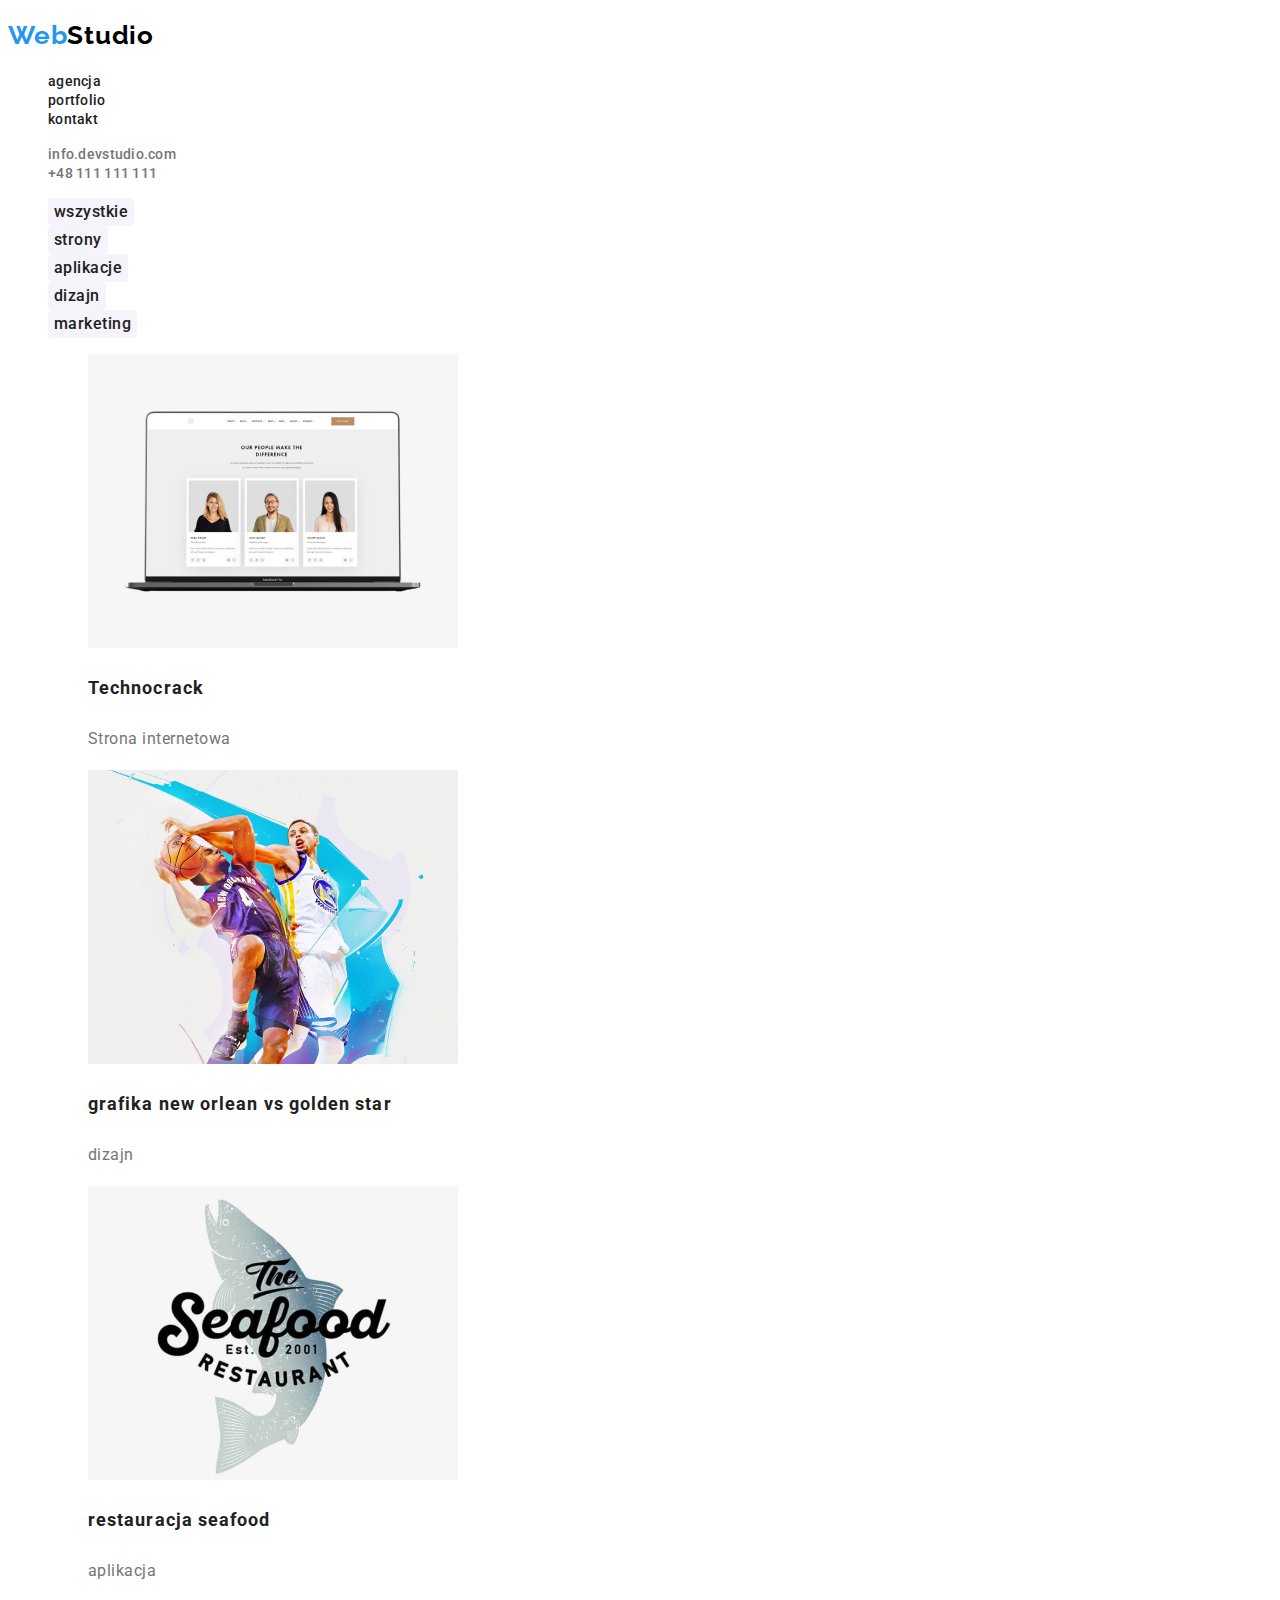
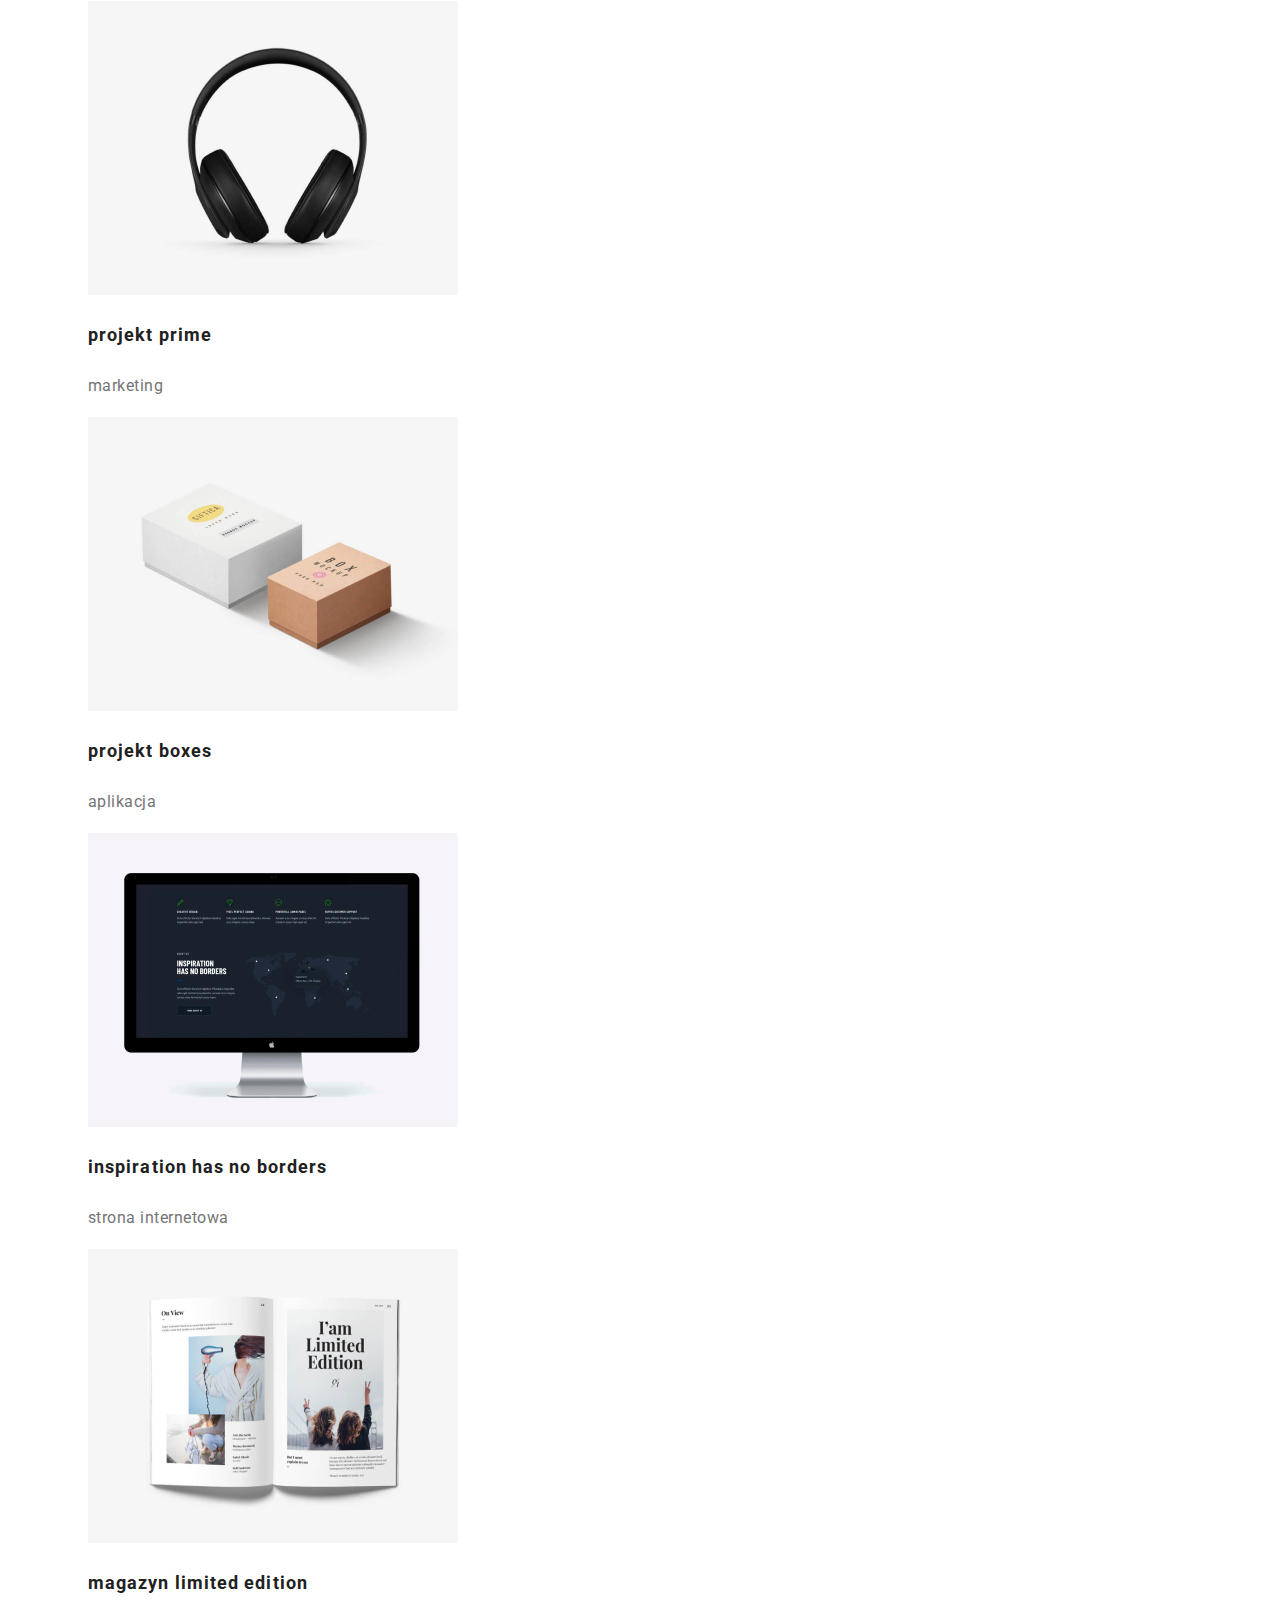
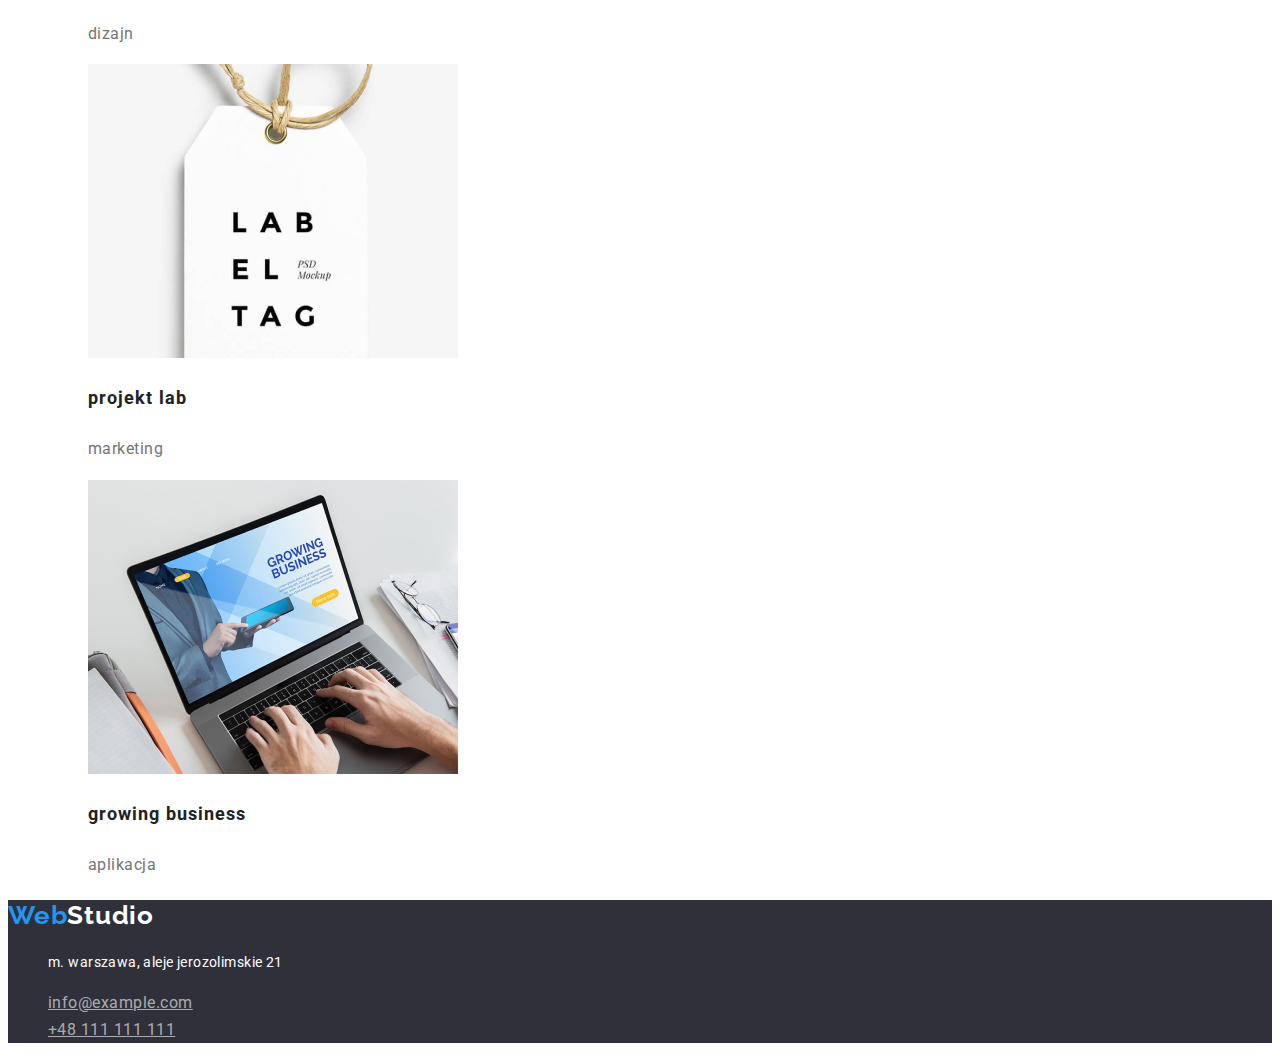
==== portfolio.html @ 9b5950c8 "Add files via upload" ====
<!DOCTYPE html>
<html lang="pl">
  <head>
    <meta charset="UTF-8" />
    <meta http-equiv="X-UA-Compatible" content="IE=edge" />
    <meta name="viewport" content="width=device-width, initial-scale=1.0" />
    <title>webstudio</title>
    <link rel="stylesheet" href="css/styles.css">
    <link rel="preconnect" href="https://fonts.googleapis.com">
<link rel="preconnect" href="https://fonts.gstatic.com" crossorigin>
<link href="https://fonts.googleapis.com/css2?family=Raleway:wght@700&family=Roboto:wght@400;500;700;900&display=swap" 
rel="stylesheet">
  </head>
  <body>
    <header>
      <h2>
        <a class="logo" href="index.html">
          <span class="first-webstudio">Web</span><span class="second-webstudio-header">Studio</span> 
        </a>
      </h2>
      <div class="main-information">
      <nav>
        <ul class="header-links">
          <li><a class="header-link" href="/agencja">agencja</a></li>
          <li><a class="header-link" href="portfolio.html">portfolio</a></li>
          <li><a class="header-link" href="/kontakt">kontakt</a></li>
        </ul>
      </nav>
      <ul class="contacts">
        <li><a class="contact-mail" href="mailto:info.devstudio.com">info.devstudio.com</a></li>
        <li><a class="contact-phone" href="tel:+48111111111">+48 111 111 111</a></li>
      </ul>
      </div>
    </header>
      <main>
        <section>
            <ul class="header-navigation">
            <li><input class="filter-button" type="button" value="wszystkie"></li>
            <li><input class="filter-button" type="button" value="strony"></li>
            <li><input class="filter-button" type="button" value="aplikacje"></li>
            <li><input class="filter-button" type="button" value="dizajn"></li>
            <li><input class="filter-button" type="button" value="marketing"></li>
            </ul>

        </section>
        <section class="projects">
            <ul class="projects-list">
              <li class="projects-item">
                <figure class="projects-photo">
                  <img src="images/technocrack.jpg" width="370" height="294" alt="Technocrack" />
                  <figcaption class="projects-description">
                    <h3>Technocrack</h3>
                    <span>Strona internetowa</span>
                  </figcaption>
                </figure>
              </li>
              <li class="projects-item">
                <figure class="projects-photo">
                  <img src="images/graphic.jpg" width="370" height="294" alt="grafika new orlean vs golden star" />
                  <figcaption class="projects-description">
                    <h3>grafika new orlean vs golden star</h3>
                    <span>dizajn</span>
                  </figcaption>
                </figure>
              </li>
              <li class="projects-item">
                <figure class="projects-photo">
                  <img src="images/restaurant.jpg" width="370" height="294" alt="restauracja seafood" />
                  <figcaption class="projects-description">
                    <h3>restauracja seafood</h3>
                    <span>aplikacja</span>
                  </figcaption>
                </figure>
              </li>
              <li class="projects-item">
                <figure class="projects-photo">
                  <img src="images/project_prime.jpg" width="370" height="294" alt="projekt prime" />
                  <figcaption class="projects-description">
                    <h3>projekt prime</h3>
                    <span>marketing</span>
                  </figcaption>
                </figure>
              </li>
              <li class="projects-item">
                <figure class="projects-photo">
                  <img src="images/project_boxes.jpg" width="370" height="294" alt="projekt boxes" />
                  <figcaption class="projects-description">
                    <h3>projekt boxes</h3>
                    <span>aplikacja</span>
                  </figcaption>
                </figure>
              </li>
              <li class="projects-item">
                <figure class="projects-photo">
                  <img src="images/inspiration.jpg" width="370" height="294" alt="inspiration has no borders" />
                  <figcaption class="projects-description">
                    <h3>inspiration has no borders</h3>
                    <span>strona internetowa</span>
                  </figcaption>
                </figure>
              </li>
              <li class="projects-item">
                <figure class="projects-photo">
                  <img src="images/magazine.jpg" width="370" height="294" alt="magazyn limited edition" />
                  <figcaption class="projects-description">
                    <h3>magazyn limited edition</h3>
                    <span>dizajn</span>
                  </figcaption>
                </figure>
              </li>
              <li class="projects-item">
                <figure class="projects-photo">
                  <img src="images/project_lab.jpg" width="370" height="294" alt="projekt lab" />
                  <figcaption class="projects-description">
                    <h3>projekt lab</h3>
                    <span>marketing</span>
                  </figcaption>
                </figure>
              </li>
              <li class="projects-item">
                <figure class="projects-photo">
                  <img src="images/growing_b.jpg" width="370" height="294" alt="growing business" />
                  <figcaption class="projects-description">
                    <h3>growing business</h3>
                    <span>aplikacja</span>
                  </figcaption>
                </figure>
              </li>
            </ul>
        </section>

      </main>
      <footer class="footer">
        <h2>
          <a class="logo" href="index.html">
            <span class="first-webstudio">Web</span><span class="second-webstudio-footer">Studio</span> 
          </a>
        </h2>
  
        <address class="footer-links">
          <ul class="footer-list">
          <li><p class="address">m. warszawa, aleje jerozolimskie 21</p></li>
          <li><a class="footer-link" href="mailto:info@example.com">info@example.com</a></li>
          <li><a class="footer-link" href="tel:+48111111111">+48 111 111 111</a></li>
          </ul>
        </address>
      </footer>
  </body>
</html>
---- css/styles.css ----
:root {
  --brand-color: #212121;
  --white-color: #ffffff; 
  --blue-color: #2196f3;
  --grey-color: #2f303a;
  --white2-color: #f5f4fa;
  --brown-color: #757575;
  --black-color: #000000;
}
body {
  font-family: "roboto", "sans-serif";
  color: #212121;
}
.logo {
  text-decoration: none;
  cursor: pointer;
}

.first-webstudio {
  color: var(--blue-color);
  font-family: "Raleway", sans-serif;
  font-weight: 700;
  font-size: 26px;
  line-height: 1.19;
  letter-spacing: 0.03em;
}
.second-webstudio-header {
  color: var(--black-color);
  font-family: "Raleway", sans-serif;
  font-weight: 700;
  font-size: 26px;
  line-height: 1.19;
  letter-spacing: 0.03em;
}

.logo:focus {
  color: var(--blue-color);
}
.header-links{
  list-style: none;
}
.header-link {
  color: var(--brand-color);
  font-weight: 500;
  font-size: 14px;
  line-height: 1.14;
  letter-spacing: 0.02em;
  text-decoration: none;
}
.header-link:hover {
  color: var(--blue-color);
}
.contacts{
  list-style: none;
}
.contact-mail,
.contact-phone {
  font-family: "roboto", sans-serif;
  font-weight: 500;
  font-size: 14px;
  line-height: 1.14;
  letter-spacing: 0.02em;
  text-decoration: none;
  color: var(--brown-color);
}

.contact-mail:hover {
  color: var(--blue-color);
}
.contact-phone:hover {
  color: var(--blue-color);
}
.header {
  color: var(--white-color);
  font-weight: 900;
  font-size: 44px;
  line-height: 1.36;
  letter-spacing: 0.06em;
  text-transform: uppercase;
  background: #2f303a;
}
.main-button {
  cursor: pointer;
  color: var(--white-color);
  font-weight: 700;
  font-size: 16px;
  line-height: 1.89;
  letter-spacing: 0.06em;
  background: #2196f3;
  box-shadow: 0px 4px 4px rgba(0, 0, 0, 0.15);
  border-radius: 4px;
  border: none;
  font-family: inherit;
}
.text-list{
  list-style: none;
}
.text-title {
  color: var(--brand-color);
  font-weight: 700;
  font-size: 14px;
  line-height: 1.17;
  letter-spacing: 0.03em;
  text-transform: uppercase;
}
.text-despription {
  color: var(--brown-color);
  font-weight: 400;
  font-size: 14px;
  line-height: 1.71;
  letter-spacing: 0.03em;
}
.header-about,
.team-header {
  color: var(--brand-color);
  font-weight: 700;
  font-size: 36px;
  line-height: 1.17;
  letter-spacing: 0.03em;
}
.photos-list{
  list-style: none;
}
.team-list{
  list-style: none;
}
.team-name {
  color: var(--brand-color);
  font-weight: 500;
  font-size: 16px;
  line-height: 1.89;
  letter-spacing: 0.03em;
}
.team-job {
  color: var(--brown-color);
  font-weight: 400;
  font-size: 16px;
  line-height: 1.89;
  letter-spacing: 0.03em;
}
.footer {
  background: var(--grey-color);
}
.second-webstudio-footer {
  color: var(--white-color);
  font-family: "Raleway", sans-serif;
  font-weight: 700;
  font-size: 26px;
  line-height: 1.19;
  letter-spacing: 0.03em;
}
.footer-list{
  list-style: none;
}
.address {
  color: var(--white-color);
  font-weight: 400;
  font-size: 14px;
  line-height: 1.71;
  letter-spacing: 0.03em;
  font-style: normal;
}

.footer-link {
  color: rgba(255, 255, 255, 0.6);
  font-weight: 400;
  font-size: 14;
  line-height: 1.71;
  letter-spacing: 0.03em;
  font-style: normal;
}
.header-navigation{
  list-style: none;
}
.filter-button {
  color: var(--brand-color);
  font-weight: 500;
  font-size: 16px;
  line-height: 1.63;
  letter-spacing: 0.03em;
  background: #f5f4fa;
  border-radius: 4px;
  border: none;
  cursor: pointer;
  font-family: inherit;
}
.filter-button:hover {
  background-color: var(--blue-color);
  color: var(--white-color);
}
.projects-list{
  list-style: none;
}
.projects-description h3 {
  color: var(--brand-color);
  font-weight: 700;
  font-size: 18px;
  line-height: 2;
  letter-spacing: 0.06em;
}
.projects-description span {
  color: var(--brown-color);
  font-weight: 400;
  font-size: 16px;
  line-height: 1.86;
  letter-spacing: 0.03em;
}
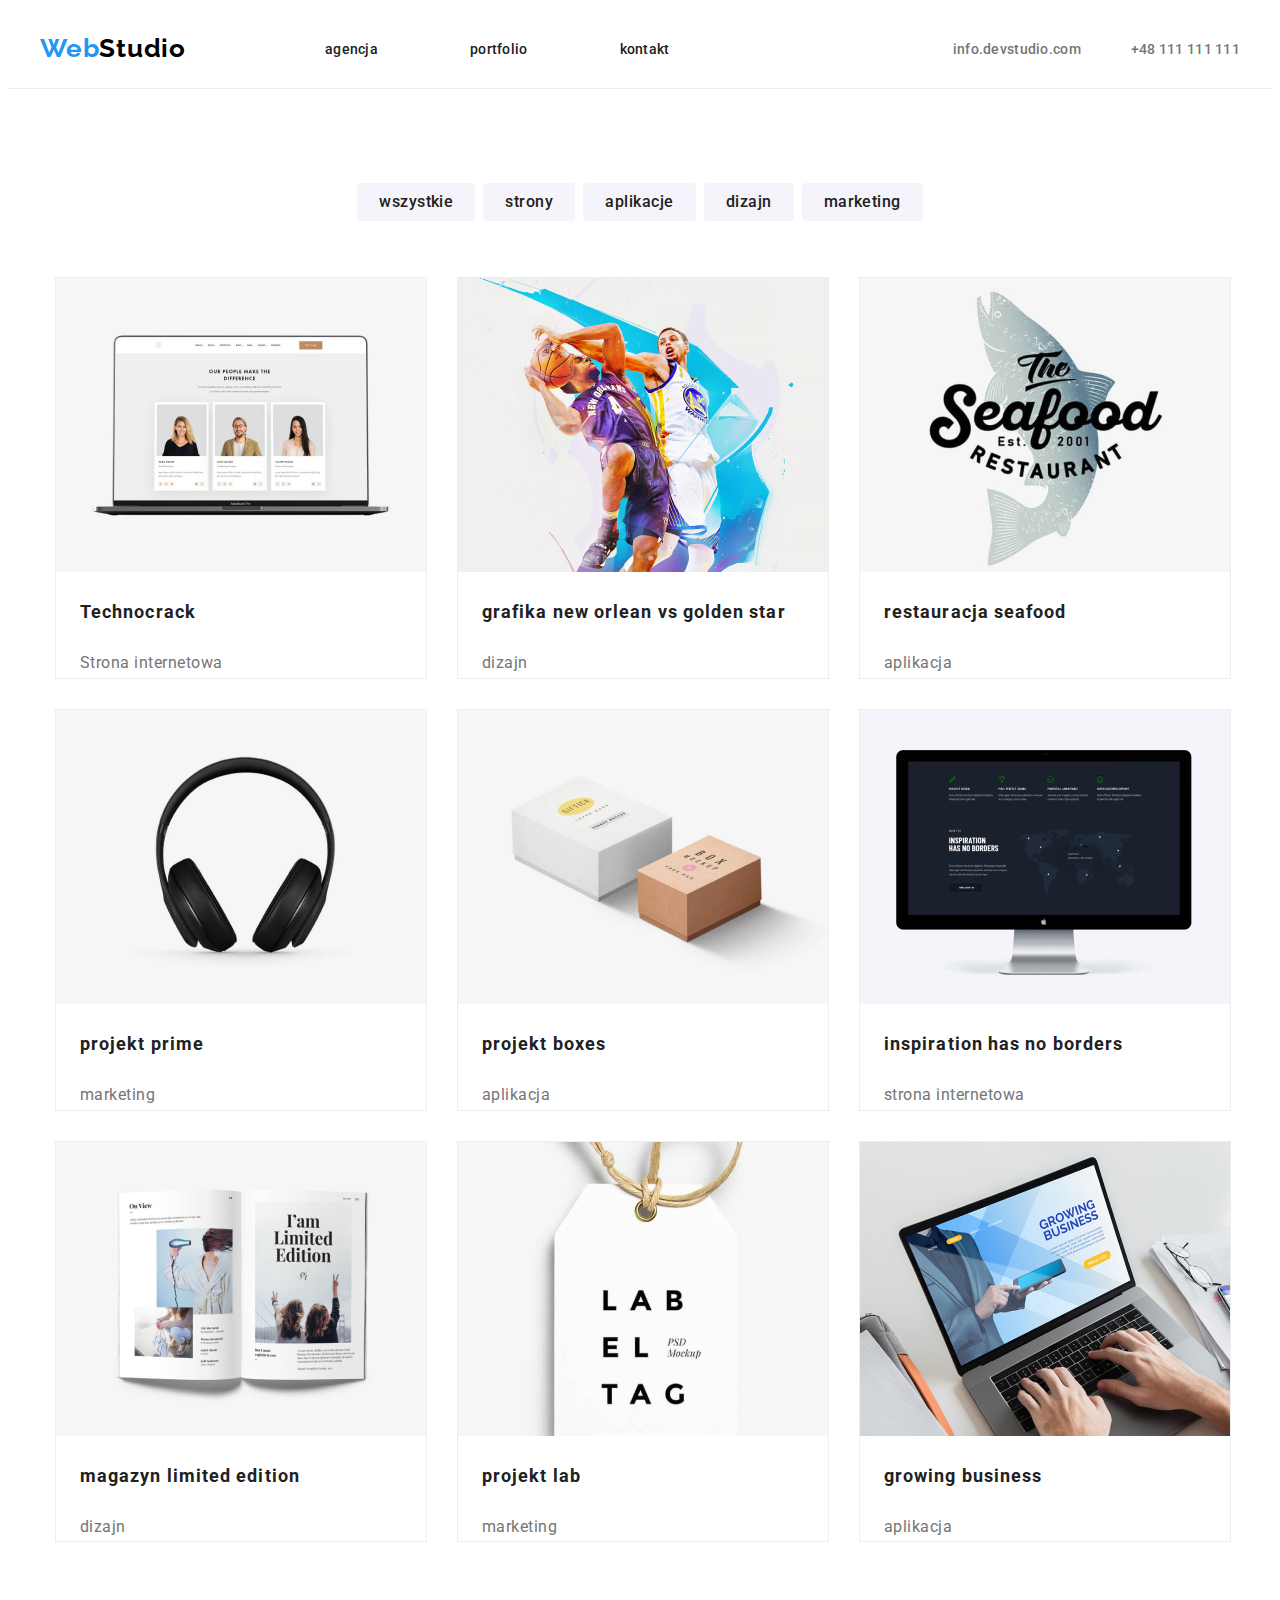
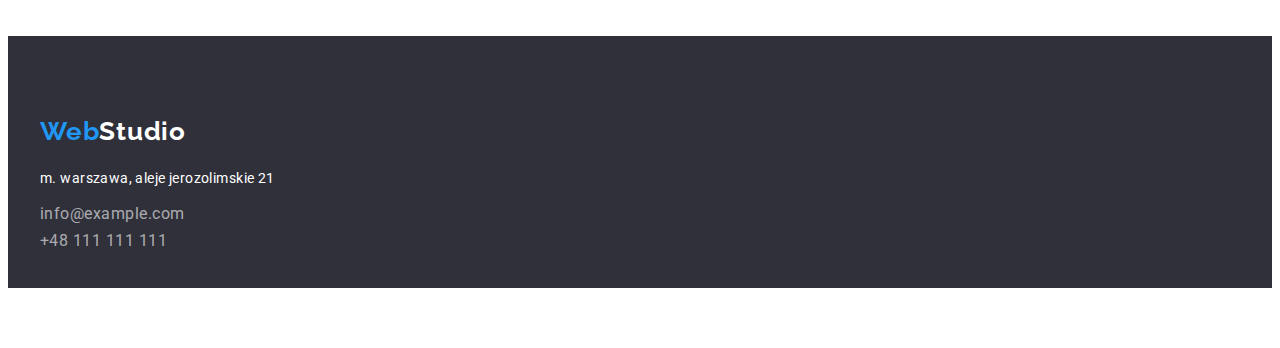
==== commit fa97d6a4: "x" ====
--- a/portfolio.html
+++ b/portfolio.html
@@ -5,145 +5,232 @@
     <meta http-equiv="X-UA-Compatible" content="IE=edge" />
     <meta name="viewport" content="width=device-width, initial-scale=1.0" />
     <title>webstudio</title>
-    <link rel="stylesheet" href="css/styles.css">
-    <link rel="preconnect" href="https://fonts.googleapis.com">
-<link rel="preconnect" href="https://fonts.gstatic.com" crossorigin>
-<link href="https://fonts.googleapis.com/css2?family=Raleway:wght@700&family=Roboto:wght@400;500;700;900&display=swap" 
-rel="stylesheet">
+    <link
+      rel="stylesheet"
+      href="https://cdnjs.cloudflare.com/ajax/libs/modern-normalize/1.1.0/modern-normalize.min.css"
+      integrity="sha512-wpPYUAdjBVSE4KJnH1VR1HeZfpl1ub8YT/NKx4PuQ5NmX2tKuGu6U/JRp5y+Y8XG2tV+wKQpNHVUX03MfMFn9Q=="
+      crossorigin="anonymous"
+      referrerpolicy="no-referrer"
+    />
+    <link rel="stylesheet" href="css/styles.css" />
+    <link rel="preconnect" href="https://fonts.googleapis.com" />
+    <link rel="preconnect" href="https://fonts.gstatic.com" crossorigin />
+    <link
+      href="https://fonts.googleapis.com/css2?family=Raleway:wght@700&family=Roboto:wght@400;500;700;900&display=swap"
+      rel="stylesheet"
+    />
   </head>
   <body>
-    <header>
-      <h2>
-        <a class="logo" href="index.html">
-          <span class="first-webstudio">Web</span><span class="second-webstudio-header">Studio</span> 
-        </a>
-      </h2>
-      <div class="main-information">
-      <nav>
-        <ul class="header-links">
-          <li><a class="header-link" href="/agencja">agencja</a></li>
-          <li><a class="header-link" href="portfolio.html">portfolio</a></li>
-          <li><a class="header-link" href="/kontakt">kontakt</a></li>
+    <div class="main-page">
+    <!-- header -->
+      <header class="site-header">
+        <div class="container flex-header">
+          <div class="logo-links">
+            <h2>
+              <a class="logo" href="index.html">
+                <span class="first-webstudio">Web</span
+                ><span class="second-webstudio-header">Studio</span>
+              </a>
+            </h2>
+            <nav>
+              <ul class="header-links">
+                <li><a class="header-link" href="/agencja">agencja</a></li>
+                <li>
+                  <a class="header-link" href="portfolio.html">portfolio</a>
+                </li>
+                <li><a class="header-link" href="/kontakt">kontakt</a></li>
+              </ul>
+            </nav>
+          </div>
+          <ul class="contacts">
+            <li>
+              <a class="contact-mail" href="mailto:info.devstudio.com"
+                >info.devstudio.com</a
+              >
+            </li>
+            <li>
+              <a class="contact-phone" href="tel:+48111111111"
+                >+48 111 111 111</a
+              >
+            </li>
+          </ul>
+        </div>
+      </header>
+    <main>
+      <section class="container">
+        <ul class="header-navigation">
+          <li>
+            <input class="filter-button" type="button" value="wszystkie" />
+          </li>
+          <li><input class="filter-button" type="button" value="strony" /></li>
+          <li>
+            <input class="filter-button" type="button" value="aplikacje" />
+          </li>
+          <li><input class="filter-button" type="button" value="dizajn" /></li>
+          <li>
+            <input class="filter-button" type="button" value="marketing" />
+          </li>
         </ul>
-      </nav>
-      <ul class="contacts">
-        <li><a class="contact-mail" href="mailto:info.devstudio.com">info.devstudio.com</a></li>
-        <li><a class="contact-phone" href="tel:+48111111111">+48 111 111 111</a></li>
-      </ul>
-      </div>
-    </header>
-      <main>
-        <section>
-            <ul class="header-navigation">
-            <li><input class="filter-button" type="button" value="wszystkie"></li>
-            <li><input class="filter-button" type="button" value="strony"></li>
-            <li><input class="filter-button" type="button" value="aplikacje"></li>
-            <li><input class="filter-button" type="button" value="dizajn"></li>
-            <li><input class="filter-button" type="button" value="marketing"></li>
-            </ul>
+      </section>
+      <section class="projects container">
+        <ul class="projects-list">
+          <li class="projects-item">
+            <figure class="projects-photo">
+              <img
+                src="images/technocrack.jpg"
+                width="370"
+                height="294"
+                alt="Technocrack"
+              />
+              <figcaption class="projects-description">
+                <h3>Technocrack</h3>
+                <span>Strona internetowa</span>
+              </figcaption>
+            </figure>
+          </li>
+          <li class="projects-item">
+            <figure class="projects-photo">
+              <img
+                src="images/graphic.jpg"
+                width="370"
+                height="294"
+                alt="grafika new orlean vs golden star"
+              />
+              <figcaption class="projects-description">
+                <h3>grafika new orlean vs golden star</h3>
+                <span>dizajn</span>
+              </figcaption>
+            </figure>
+          </li>
+          <li class="projects-item">
+            <figure class="projects-photo">
+              <img
+                src="images/restaurant.jpg"
+                width="370"
+                height="294"
+                alt="restauracja seafood"
+              />
+              <figcaption class="projects-description">
+                <h3>restauracja seafood</h3>
+                <span>aplikacja</span>
+              </figcaption>
+            </figure>
+          </li>
+          <li class="projects-item">
+            <figure class="projects-photo">
+              <img
+                src="images/project_prime.jpg"
+                width="370"
+                height="294"
+                alt="projekt prime"
+              />
+              <figcaption class="projects-description">
+                <h3>projekt prime</h3>
+                <span>marketing</span>
+              </figcaption>
+            </figure>
+          </li>
+          <li class="projects-item">
+            <figure class="projects-photo">
+              <img
+                src="images/project_boxes.jpg"
+                width="370"
+                height="294"
+                alt="projekt boxes"
+              />
+              <figcaption class="projects-description">
+                <h3>projekt boxes</h3>
+                <span>aplikacja</span>
+              </figcaption>
+            </figure>
+          </li>
+          <li class="projects-item">
+            <figure class="projects-photo">
+              <img
+                src="images/inspiration.jpg"
+                width="370"
+                height="294"
+                alt="inspiration has no borders"
+              />
+              <figcaption class="projects-description">
+                <h3>inspiration has no borders</h3>
+                <span>strona internetowa</span>
+              </figcaption>
+            </figure>
+          </li>
+          <li class="projects-item">
+            <figure class="projects-photo">
+              <img
+                src="images/magazine.jpg"
+                width="370"
+                height="294"
+                alt="magazyn limited edition"
+              />
+              <figcaption class="projects-description">
+                <h3>magazyn limited edition</h3>
+                <span>dizajn</span>
+              </figcaption>
+            </figure>
+          </li>
+          <li class="projects-item">
+            <figure class="projects-photo">
+              <img
+                src="images/project_lab.jpg"
+                width="370"
+                height="294"
+                alt="projekt lab"
+              />
+              <figcaption class="projects-description">
+                <h3>projekt lab</h3>
+                <span>marketing</span>
+              </figcaption>
+            </figure>
+          </li>
+          <li class="projects-item">
+            <figure class="projects-photo">
+              <img
+                src="images/growing_b.jpg"
+                width="370"
+                height="294"
+                alt="growing business"
+              />
+              <figcaption class="projects-description">
+                <h3>growing business</h3>
+                <span>aplikacja</span>
+              </figcaption>
+            </figure>
+          </li>
+        </ul>
+      </section>
+    </main>
+    <div class="footer-background">
+        <footer class="footer container">
+          <h2>
+            <a class="logo" href="index.html">
+              <span class="first-webstudio">Web</span
+              ><span class="second-webstudio-footer">Studio</span>
+            </a>
+          </h2>
 
-        </section>
-        <section class="projects">
-            <ul class="projects-list">
-              <li class="projects-item">
-                <figure class="projects-photo">
-                  <img src="images/technocrack.jpg" width="370" height="294" alt="Technocrack" />
-                  <figcaption class="projects-description">
-                    <h3>Technocrack</h3>
-                    <span>Strona internetowa</span>
-                  </figcaption>
-                </figure>
+          <address class="footer-links">
+            <ul class="footer-list">
+              <li>
+                <p class="address">m. warszawa, aleje jerozolimskie 21</p>
               </li>
-              <li class="projects-item">
-                <figure class="projects-photo">
-                  <img src="images/graphic.jpg" width="370" height="294" alt="grafika new orlean vs golden star" />
-                  <figcaption class="projects-description">
-                    <h3>grafika new orlean vs golden star</h3>
-                    <span>dizajn</span>
-                  </figcaption>
-                </figure>
+              <li>
+                <a class="footer-link" href="mailto:info@example.com"
+                  >info@example.com</a
+                >
               </li>
-              <li class="projects-item">
-                <figure class="projects-photo">
-                  <img src="images/restaurant.jpg" width="370" height="294" alt="restauracja seafood" />
-                  <figcaption class="projects-description">
-                    <h3>restauracja seafood</h3>
-                    <span>aplikacja</span>
-                  </figcaption>
-                </figure>
-              </li>
-              <li class="projects-item">
-                <figure class="projects-photo">
-                  <img src="images/project_prime.jpg" width="370" height="294" alt="projekt prime" />
-                  <figcaption class="projects-description">
-                    <h3>projekt prime</h3>
-                    <span>marketing</span>
-                  </figcaption>
-                </figure>
-              </li>
-              <li class="projects-item">
-                <figure class="projects-photo">
-                  <img src="images/project_boxes.jpg" width="370" height="294" alt="projekt boxes" />
-                  <figcaption class="projects-description">
-                    <h3>projekt boxes</h3>
-                    <span>aplikacja</span>
-                  </figcaption>
-                </figure>
-              </li>
-              <li class="projects-item">
-                <figure class="projects-photo">
-                  <img src="images/inspiration.jpg" width="370" height="294" alt="inspiration has no borders" />
-                  <figcaption class="projects-description">
-                    <h3>inspiration has no borders</h3>
-                    <span>strona internetowa</span>
-                  </figcaption>
-                </figure>
-              </li>
-              <li class="projects-item">
-                <figure class="projects-photo">
-                  <img src="images/magazine.jpg" width="370" height="294" alt="magazyn limited edition" />
-                  <figcaption class="projects-description">
-                    <h3>magazyn limited edition</h3>
-                    <span>dizajn</span>
-                  </figcaption>
-                </figure>
-              </li>
-              <li class="projects-item">
-                <figure class="projects-photo">
-                  <img src="images/project_lab.jpg" width="370" height="294" alt="projekt lab" />
-                  <figcaption class="projects-description">
-                    <h3>projekt lab</h3>
-                    <span>marketing</span>
-                  </figcaption>
-                </figure>
-              </li>
-              <li class="projects-item">
-                <figure class="projects-photo">
-                  <img src="images/growing_b.jpg" width="370" height="294" alt="growing business" />
-                  <figcaption class="projects-description">
-                    <h3>growing business</h3>
-                    <span>aplikacja</span>
-                  </figcaption>
-                </figure>
+              <li>
+                <a class="footer-link" href="tel:+48111111111"
+                  >+48 111 111 111</a
+                >
               </li>
             </ul>
-        </section>
-
-      </main>
-      <footer class="footer">
-        <h2>
-          <a class="logo" href="index.html">
-            <span class="first-webstudio">Web</span><span class="second-webstudio-footer">Studio</span> 
-          </a>
-        </h2>
-  
-        <address class="footer-links">
-          <ul class="footer-list">
-          <li><p class="address">m. warszawa, aleje jerozolimskie 21</p></li>
-          <li><a class="footer-link" href="mailto:info@example.com">info@example.com</a></li>
-          <li><a class="footer-link" href="tel:+48111111111">+48 111 111 111</a></li>
-          </ul>
-        </address>
-      </footer>
+          </address>
+        </footer>
+      </div>
+    </div>
   </body>
-</html>+</html>
--- a/css/styles.css
+++ b/css/styles.css
@@ -1,16 +1,34 @@
 :root {
   --brand-color: #212121;
-  --white-color: #ffffff; 
+  --white-color: #ffffff;
   --blue-color: #2196f3;
   --grey-color: #2f303a;
   --white2-color: #f5f4fa;
   --brown-color: #757575;
   --black-color: #000000;
+  --border-color: #ececec;
 }
 body {
   font-family: "roboto", "sans-serif";
   color: #212121;
 }
+.container {
+  max-width: 1200px;
+  margin: 0 auto;
+  
+  padding: 0px;
+}
+.section {
+  padding-bottom: 94px;
+  padding-top: 94px;
+}
+.main-page {
+  max-width: 1600px;
+  max-height: 2349px;
+  background-color: var(--white-color);
+  margin: 0 auto;
+}
+/* header */
 .logo {
   text-decoration: none;
   cursor: pointer;
@@ -36,7 +54,7 @@
 .logo:focus {
   color: var(--blue-color);
 }
-.header-links{
+.header-links {
   list-style: none;
 }
 .header-link {
@@ -50,7 +68,7 @@
 .header-link:hover {
   color: var(--blue-color);
 }
-.contacts{
+.contacts {
   list-style: none;
 }
 .contact-mail,
@@ -69,6 +87,16 @@
 }
 .contact-phone:hover {
   color: var(--blue-color);
+}
+/* title button */
+.dark-bg {
+  background: #2f303a;
+}
+.header-and-button {
+  display: flex;
+  align-items: center;
+  flex-direction: column;
+  justify-content: center;
 }
 .header {
   color: var(--white-color);
@@ -77,7 +105,9 @@
   line-height: 1.36;
   letter-spacing: 0.06em;
   text-transform: uppercase;
-  background: #2f303a;
+  text-align: center;
+  line-height: 60px;
+  margin: 106px 252px 30px;
 }
 .main-button {
   cursor: pointer;
@@ -91,9 +121,18 @@
   border-radius: 4px;
   border: none;
   font-family: inherit;
-}
-.text-list{
-  list-style: none;
+  padding: 10px 42px 10px 41px;
+  margin-bottom: 200px;
+}
+.text-list {
+  list-style: none;
+  display: flex;
+  padding: 0px;
+  gap: 30px;
+}
+.whole-text {
+  display: inline;
+  padding-top: 94px;
 }
 .text-title {
   color: var(--brand-color);
@@ -102,13 +141,22 @@
   line-height: 1.17;
   letter-spacing: 0.03em;
   text-transform: uppercase;
-}
-.text-despription {
+  line-height: 16px;
+  box-sizing: border-box;
+  display: flex;
+  width: 270px;
+  height: 16px;
+}
+.text-description {
   color: var(--brown-color);
   font-weight: 400;
   font-size: 14px;
   line-height: 1.71;
   letter-spacing: 0.03em;
+
+  display: flex;
+  width: 270px;
+  height: 75px;
 }
 .header-about,
 .team-header {
@@ -117,12 +165,42 @@
   font-size: 36px;
   line-height: 1.17;
   letter-spacing: 0.03em;
-}
-.photos-list{
-  list-style: none;
-}
-.team-list{
-  list-style: none;
+  text-align: center;
+}
+.photos-about {
+  padding-top: 94px;
+}
+
+.photos-list {
+  list-style: none;
+  padding: 0px;
+  display: flex;
+  text-align: center;
+  gap: 30px;
+  padding-left: 15px;
+}
+.team {
+  background-color: var(--white2-color);
+  height: 648px;
+  padding-top: 94px;
+  margin-top: 94px;
+}
+.team-image {
+  margin: 0px;
+  background-color: var(--white-color);
+}
+.team-list {
+  list-style: none;
+  display: flex;
+  gap: 30px;
+  /* justify-content: space-evenly; */
+  padding-left: 15px;
+  text-align: center;
+}
+.team-item {
+  max-width: 100%;
+  padding: 0px;
+  margin: 0px;
 }
 .team-name {
   color: var(--brand-color);
@@ -130,16 +208,27 @@
   font-size: 16px;
   line-height: 1.89;
   letter-spacing: 0.03em;
-}
+  margin-bottom: 10px;
+}
+
 .team-job {
   color: var(--brown-color);
   font-weight: 400;
   font-size: 16px;
   line-height: 1.89;
   letter-spacing: 0.03em;
+  padding-bottom: 30px;
+  margin-top: 10px;
+  margin-bottom: 0px;
+}
+.footer-background {
+  background-color: var(--grey-color);
+  height: 252px;
+  
 }
 .footer {
-  background: var(--grey-color);
+  height: 252px;
+  padding-top: 60px;
 }
 .second-webstudio-footer {
   color: var(--white-color);
@@ -149,8 +238,10 @@
   line-height: 1.19;
   letter-spacing: 0.03em;
 }
-.footer-list{
-  list-style: none;
+.footer-list {
+  list-style: none;
+  padding-inline-start: 0px;
+  display: block;
 }
 .address {
   color: var(--white-color);
@@ -159,6 +250,8 @@
   line-height: 1.71;
   letter-spacing: 0.03em;
   font-style: normal;
+  margin-bottom: 9px;
+  margin-top: 20px;
 }
 
 .footer-link {
@@ -168,9 +261,18 @@
   line-height: 1.71;
   letter-spacing: 0.03em;
   font-style: normal;
-}
-.header-navigation{
-  list-style: none;
+  text-decoration: none;
+  gap: 9px;
+}
+.header-navigation {
+  list-style: none;
+  display: flex;
+  gap: 8px;
+  padding-top: 94px;
+  margin: 0px;
+  padding-inline-start: 0px;
+  justify-content: center;
+  align-items: center;
 }
 .filter-button {
   color: var(--brand-color);
@@ -183,13 +285,28 @@
   border: none;
   cursor: pointer;
   font-family: inherit;
+  padding: 6px 22px 6px 22px;
+  
 }
 .filter-button:hover {
   background-color: var(--blue-color);
   color: var(--white-color);
 }
-.projects-list{
-  list-style: none;
+.projects-list {
+  list-style: none;
+  display: flex;
+  flex-wrap: wrap;
+  padding-inline-start: 0px;
+  gap: 30px;
+  padding-left: 15px;
+  padding-top: 56px;
+  margin: 0%;
+  padding-bottom: 94px;
+  
+}
+.projects-photo {
+  margin: 0px;
+  border: 1px solid #EEEEEE;
 }
 .projects-description h3 {
   color: var(--brand-color);
@@ -197,6 +314,7 @@
   font-size: 18px;
   line-height: 2;
   letter-spacing: 0.06em;
+  margin-left: 24px;
 }
 .projects-description span {
   color: var(--brown-color);
@@ -204,4 +322,36 @@
   font-size: 16px;
   line-height: 1.86;
   letter-spacing: 0.03em;
-}
+  margin-left: 24px;
+}
+
+/* flexbox-header */
+.site-header {
+  border-bottom: 1px solid var(--border-color);
+}
+.flex-header {
+  display: flex;
+  justify-content: space-between;
+  align-items: center;
+  height: 80px;
+}
+.logo-links {
+  display: flex;
+  align-items: center;
+}
+.header-links {
+  display: flex;
+  padding: 0px;
+  margin-left: 93px;
+}
+.header-links li {
+  margin: 46px;
+}
+.contacts {
+  display: flex;
+}
+.contacts li {
+  margin: 50px;
+  margin-right: 0px;
+}
+/* flexbox header button */
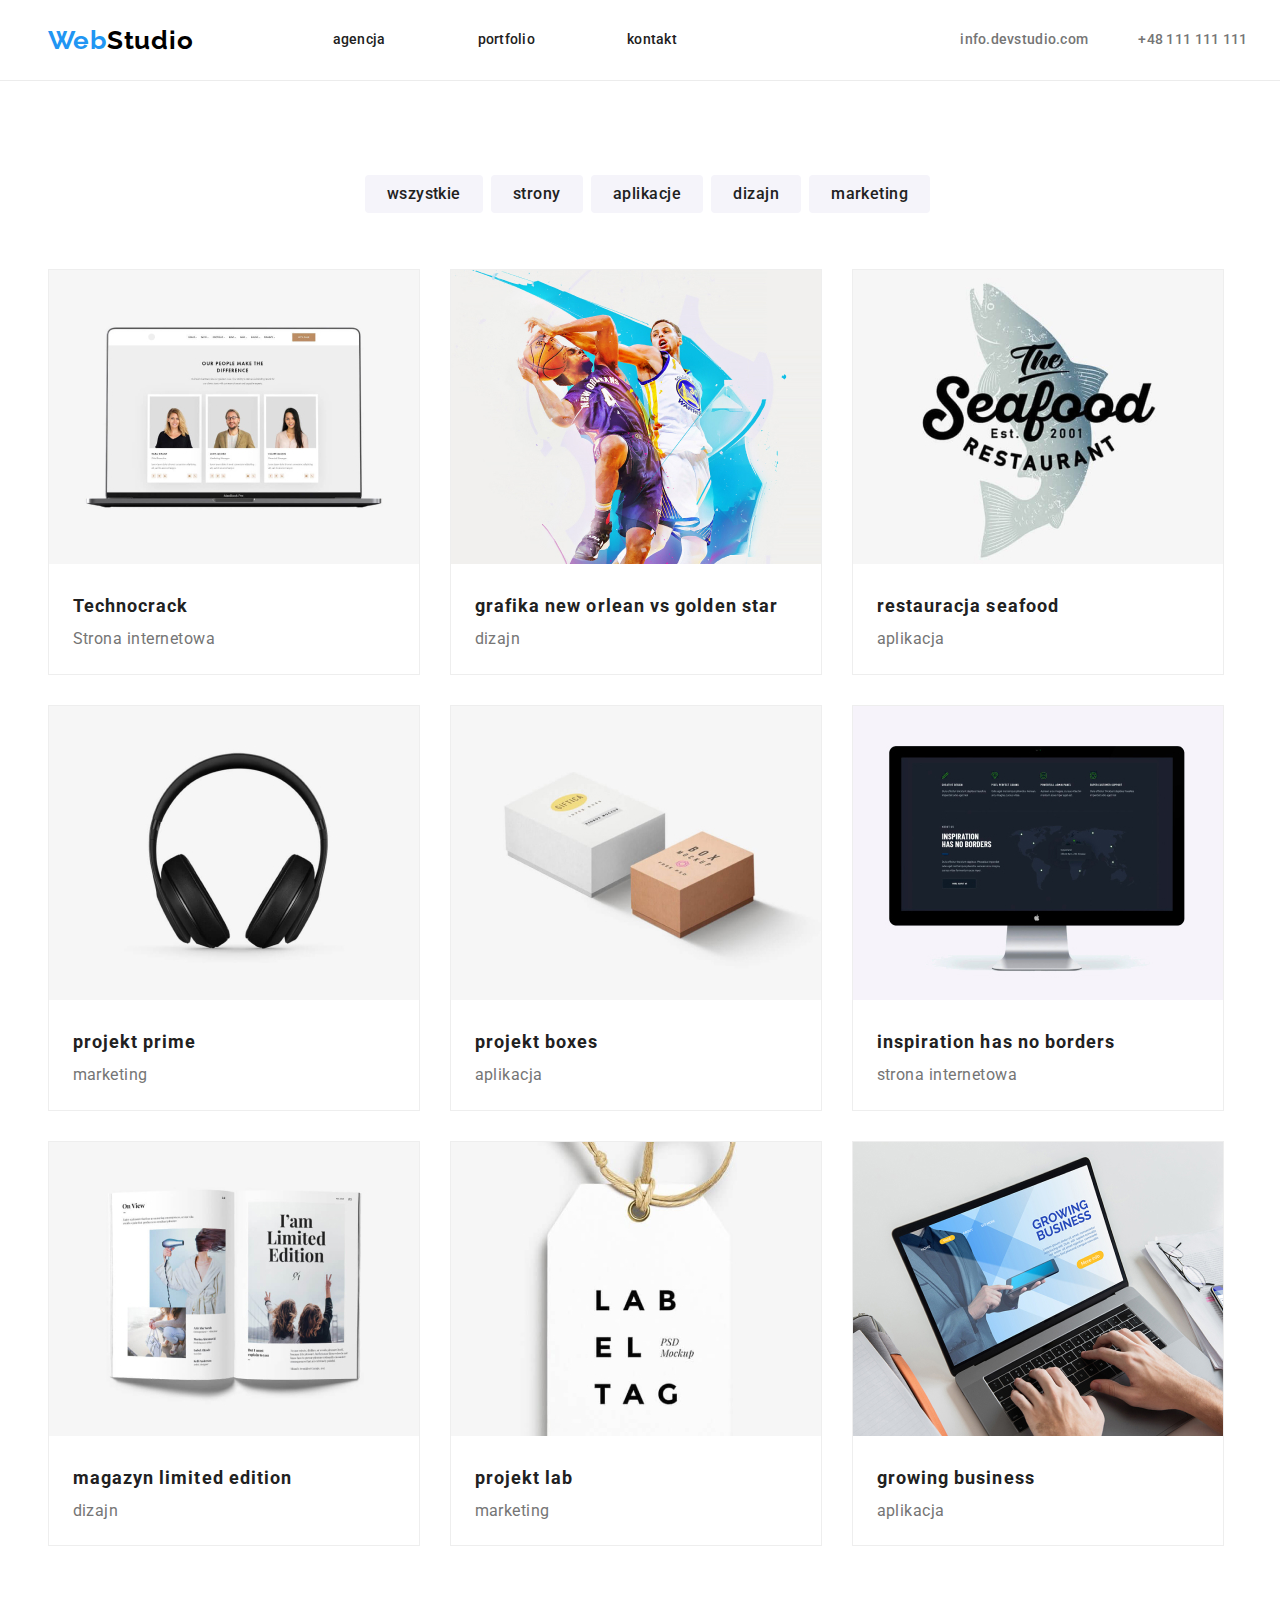
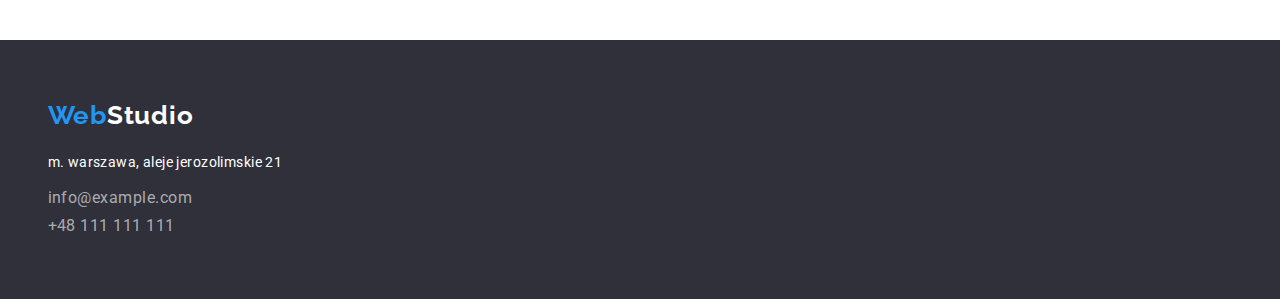
==== commit d435f2a0: "x" ====
--- a/portfolio.html
+++ b/portfolio.html
@@ -21,17 +21,16 @@
     />
   </head>
   <body>
-    <div class="main-page">
     <!-- header -->
       <header class="site-header">
         <div class="container flex-header">
           <div class="logo-links">
-            <h2>
+            
               <a class="logo" href="index.html">
                 <span class="first-webstudio">Web</span
                 ><span class="second-webstudio-header">Studio</span>
               </a>
-            </h2>
+            
             <nav>
               <ul class="header-links">
                 <li><a class="header-link" href="/agencja">agencja</a></li>
@@ -231,6 +230,5 @@
           </address>
         </footer>
       </div>
-    </div>
   </body>
 </html>
--- a/css/styles.css
+++ b/css/styles.css
@@ -8,6 +8,10 @@
   --black-color: #000000;
   --border-color: #ececec;
 }
+* {
+  margin: 0px;
+  padding: 0px;
+}
 body {
   font-family: "roboto", "sans-serif";
   color: #212121;
@@ -15,19 +19,14 @@
 .container {
   max-width: 1200px;
   margin: 0 auto;
-  
-  padding: 0px;
+  padding-left: 15px;
+  /* padding-right: 15px; */
 }
 .section {
   padding-bottom: 94px;
   padding-top: 94px;
 }
-.main-page {
-  max-width: 1600px;
-  max-height: 2349px;
-  background-color: var(--white-color);
-  margin: 0 auto;
-}
+
 /* header */
 .logo {
   text-decoration: none;
@@ -97,6 +96,9 @@
   align-items: center;
   flex-direction: column;
   justify-content: center;
+  padding-top: 200px;
+  padding-bottom: 200px;
+  
 }
 .header {
   color: var(--white-color);
@@ -106,8 +108,9 @@
   letter-spacing: 0.06em;
   text-transform: uppercase;
   text-align: center;
-  line-height: 60px;
-  margin: 106px 252px 30px;
+  width: 696px;
+  height: 120px;
+ 
 }
 .main-button {
   cursor: pointer;
@@ -122,17 +125,21 @@
   border: none;
   font-family: inherit;
   padding: 10px 42px 10px 41px;
-  margin-bottom: 200px;
+  margin-top: 30px;
+  
 }
 .text-list {
   list-style: none;
   display: flex;
   padding: 0px;
   gap: 30px;
-}
+  padding-top: 94px;
+  padding-left: 15px;
+}
+
 .whole-text {
   display: inline;
-  padding-top: 94px;
+  
 }
 .text-title {
   color: var(--brand-color);
@@ -153,7 +160,6 @@
   font-size: 14px;
   line-height: 1.71;
   letter-spacing: 0.03em;
-
   display: flex;
   width: 270px;
   height: 75px;
@@ -166,7 +172,9 @@
   line-height: 1.17;
   letter-spacing: 0.03em;
   text-align: center;
-}
+  padding-bottom: 50px;
+}
+
 .photos-about {
   padding-top: 94px;
 }
@@ -181,8 +189,6 @@
 }
 .team {
   background-color: var(--white2-color);
-  height: 648px;
-  padding-top: 94px;
   margin-top: 94px;
 }
 .team-image {
@@ -201,6 +207,8 @@
   max-width: 100%;
   padding: 0px;
   margin: 0px;
+  box-shadow: 0px 1px 3px rgba(0, 0, 0, 0.12), 0px 1px 1px rgba(0, 0, 0, 0.14), 0px 2px 1px rgba(0, 0, 0, 0.2);
+  border-radius: 0px 0px 4px 4px;
 }
 .team-name {
   color: var(--brand-color);
@@ -223,11 +231,9 @@
 }
 .footer-background {
   background-color: var(--grey-color);
-  height: 252px;
-  
 }
 .footer {
-  height: 252px;
+  padding-bottom: 60px;
   padding-top: 60px;
 }
 .second-webstudio-footer {
@@ -298,15 +304,17 @@
   flex-wrap: wrap;
   padding-inline-start: 0px;
   gap: 30px;
-  padding-left: 15px;
   padding-top: 56px;
   margin: 0%;
   padding-bottom: 94px;
-  
 }
 .projects-photo {
   margin: 0px;
   border: 1px solid #EEEEEE;
+}
+.projects-description {
+  padding-top: 20px;
+  padding-bottom: 20px;
 }
 .projects-description h3 {
   color: var(--brand-color);
@@ -333,7 +341,6 @@
   display: flex;
   justify-content: space-between;
   align-items: center;
-  height: 80px;
 }
 .logo-links {
   display: flex;
@@ -343,15 +350,20 @@
   display: flex;
   padding: 0px;
   margin-left: 93px;
+  margin-top: 32px;
+  margin-bottom: 32px;
 }
 .header-links li {
-  margin: 46px;
+  display: flex;
+  margin-left: 46px;
+  margin-right: 46px;
 }
 .contacts {
   display: flex;
+  gap: 50px;
 }
 .contacts li {
-  margin: 50px;
-  margin-right: 0px;
+  display: flex;
+  
 }
 /* flexbox header button */
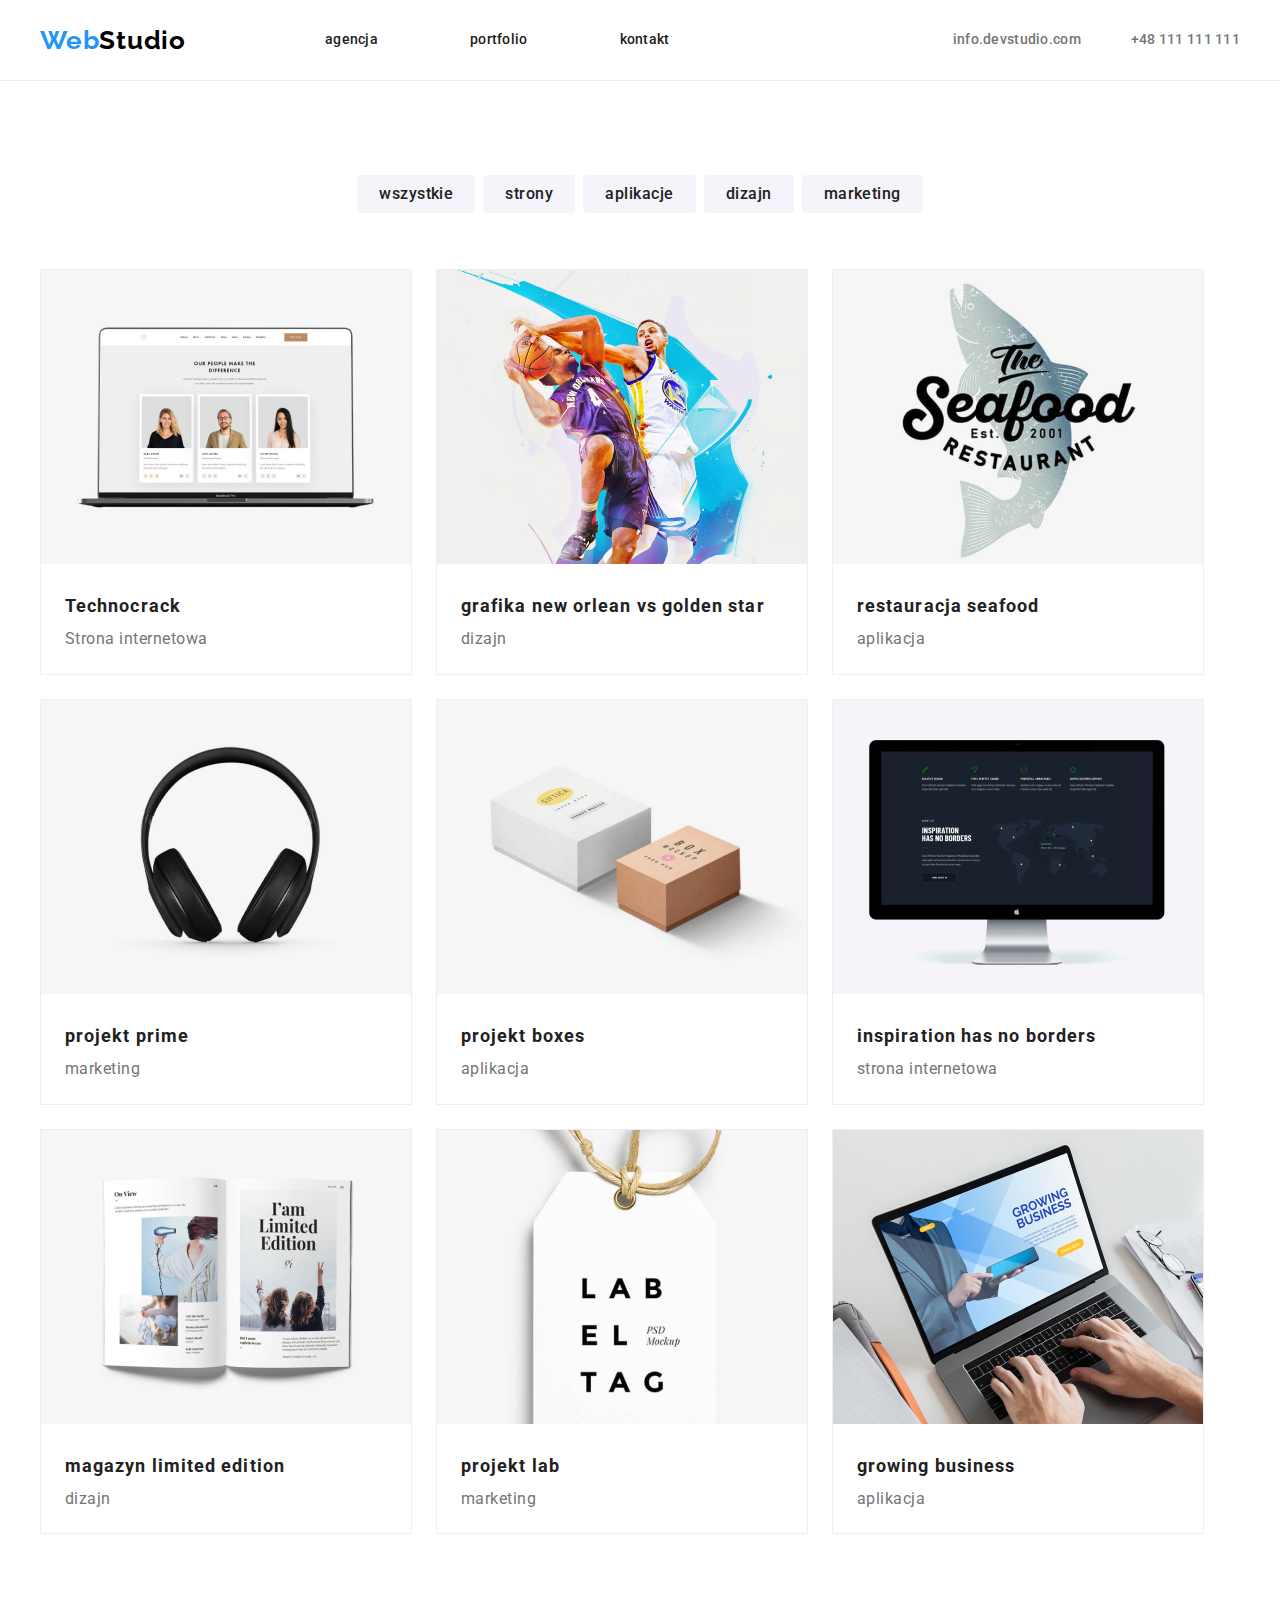
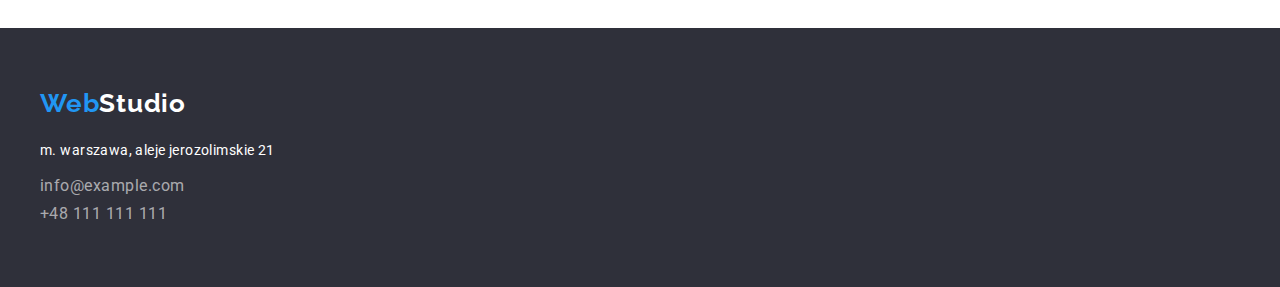
==== commit 09cb7707: "x" ====
--- a/portfolio.html
+++ b/portfolio.html
@@ -56,7 +56,8 @@
         </div>
       </header>
     <main>
-      <section class="container">
+      <section>
+        <div class="container">
         <ul class="header-navigation">
           <li>
             <input class="filter-button" type="button" value="wszystkie" />
@@ -70,8 +71,10 @@
             <input class="filter-button" type="button" value="marketing" />
           </li>
         </ul>
+        </div>
       </section>
-      <section class="projects container">
+      <section class="projects">
+        <div class="container">
         <ul class="projects-list">
           <li class="projects-item">
             <figure class="projects-photo">
@@ -200,6 +203,7 @@
             </figure>
           </li>
         </ul>
+        </div>
       </section>
     </main>
     <div class="footer-background">
--- a/css/styles.css
+++ b/css/styles.css
@@ -20,7 +20,7 @@
   max-width: 1200px;
   margin: 0 auto;
   padding-left: 15px;
-  /* padding-right: 15px; */
+  padding-right: 15px;
 }
 .section {
   padding-bottom: 94px;
@@ -172,11 +172,12 @@
   line-height: 1.17;
   letter-spacing: 0.03em;
   text-align: center;
-  padding-bottom: 50px;
+  margin-bottom: 50px;
 }
 
 .photos-about {
   padding-top: 94px;
+  margin-bottom: 94px;
 }
 
 .photos-list {
@@ -189,7 +190,6 @@
 }
 .team {
   background-color: var(--white2-color);
-  margin-top: 94px;
 }
 .team-image {
   margin: 0px;
@@ -303,9 +303,8 @@
   display: flex;
   flex-wrap: wrap;
   padding-inline-start: 0px;
-  gap: 30px;
+  gap: 24px;
   padding-top: 56px;
-  margin: 0%;
   padding-bottom: 94px;
 }
 .projects-photo {
@@ -322,7 +321,7 @@
   font-size: 18px;
   line-height: 2;
   letter-spacing: 0.06em;
-  margin-left: 24px;
+  padding-left: 24px;
 }
 .projects-description span {
   color: var(--brown-color);
@@ -330,7 +329,7 @@
   font-size: 16px;
   line-height: 1.86;
   letter-spacing: 0.03em;
-  margin-left: 24px;
+  padding-left: 24px;
 }
 
 /* flexbox-header */
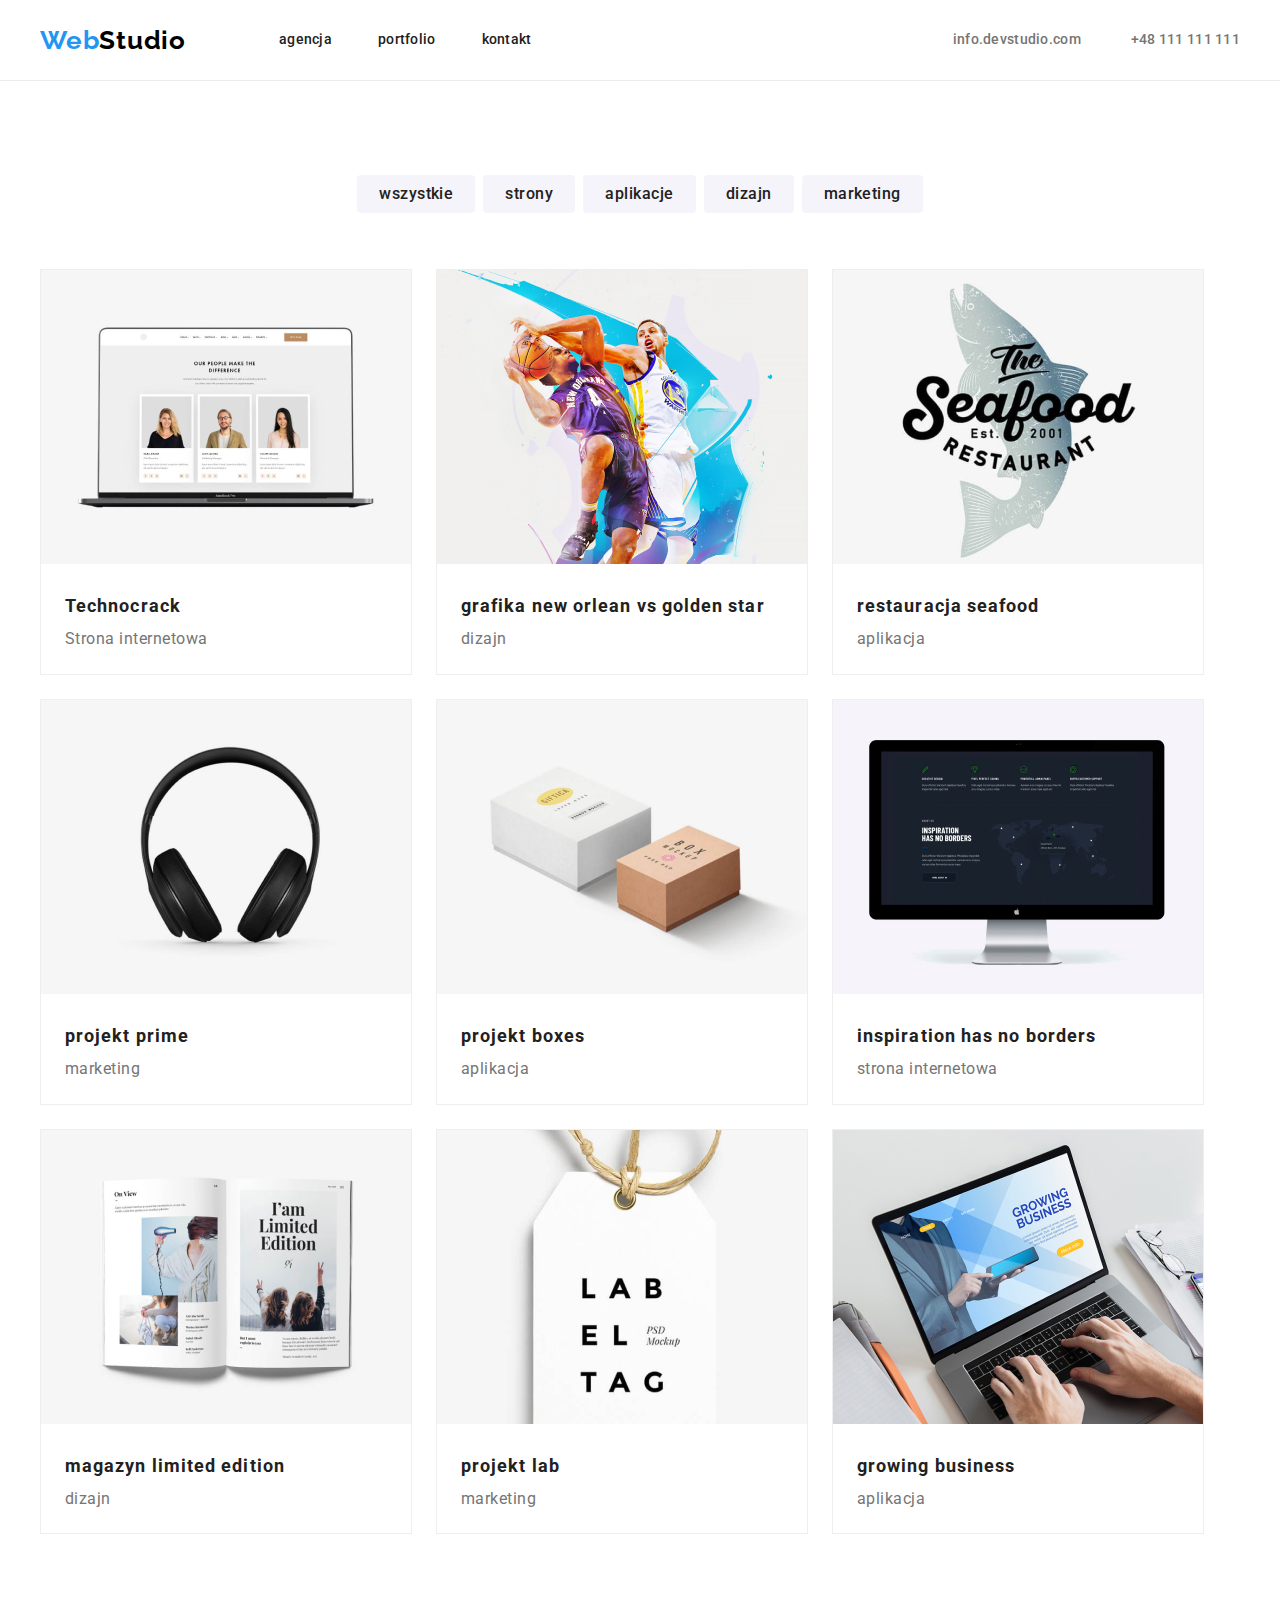
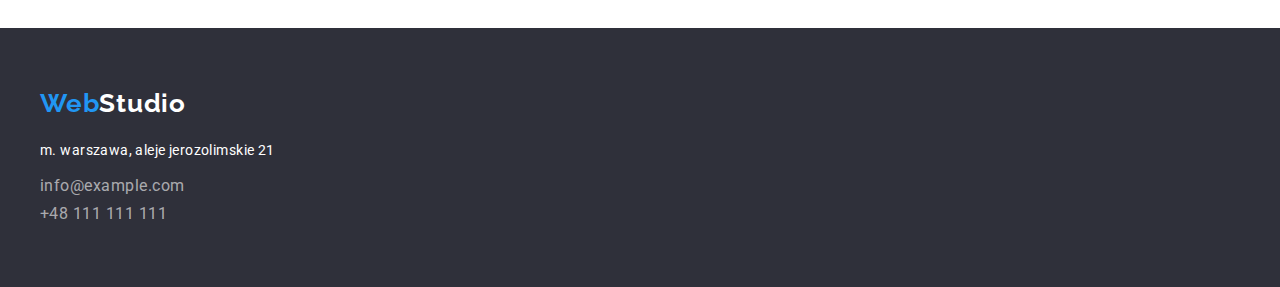
==== commit 9b36cfd1: "x" ====
--- a/portfolio.html
+++ b/portfolio.html
@@ -85,8 +85,8 @@
                 alt="Technocrack"
               />
               <figcaption class="projects-description">
-                <h3>Technocrack</h3>
-                <span>Strona internetowa</span>
+                <h3 class="projects-title">Technocrack</h3>
+                <span class="projects-category">Strona internetowa</span>
               </figcaption>
             </figure>
           </li>
@@ -99,8 +99,8 @@
                 alt="grafika new orlean vs golden star"
               />
               <figcaption class="projects-description">
-                <h3>grafika new orlean vs golden star</h3>
-                <span>dizajn</span>
+                <h3 class="projects-title">grafika new orlean vs golden star</h3>
+                <span class="projects-category">dizajn</span>
               </figcaption>
             </figure>
           </li>
@@ -113,8 +113,8 @@
                 alt="restauracja seafood"
               />
               <figcaption class="projects-description">
-                <h3>restauracja seafood</h3>
-                <span>aplikacja</span>
+                <h3 class="projects-title">restauracja seafood</h3>
+                <span class="projects-category">aplikacja</span>
               </figcaption>
             </figure>
           </li>
@@ -127,8 +127,8 @@
                 alt="projekt prime"
               />
               <figcaption class="projects-description">
-                <h3>projekt prime</h3>
-                <span>marketing</span>
+                <h3 class="projects-title">projekt prime</h3>
+                <span class="projects-category">marketing</span>
               </figcaption>
             </figure>
           </li>
@@ -141,8 +141,8 @@
                 alt="projekt boxes"
               />
               <figcaption class="projects-description">
-                <h3>projekt boxes</h3>
-                <span>aplikacja</span>
+                <h3 class="projects-title">projekt boxes</h3>
+                <span class="projects-category">aplikacja</span>
               </figcaption>
             </figure>
           </li>
@@ -155,8 +155,8 @@
                 alt="inspiration has no borders"
               />
               <figcaption class="projects-description">
-                <h3>inspiration has no borders</h3>
-                <span>strona internetowa</span>
+                <h3 class="projects-title">inspiration has no borders</h3>
+                <span class="projects-category">strona internetowa</span>
               </figcaption>
             </figure>
           </li>
@@ -169,8 +169,8 @@
                 alt="magazyn limited edition"
               />
               <figcaption class="projects-description">
-                <h3>magazyn limited edition</h3>
-                <span>dizajn</span>
+                <h3 class="projects-title">magazyn limited edition</h3>
+                <span class="projects-category">dizajn</span>
               </figcaption>
             </figure>
           </li>
@@ -183,8 +183,8 @@
                 alt="projekt lab"
               />
               <figcaption class="projects-description">
-                <h3>projekt lab</h3>
-                <span>marketing</span>
+                <h3 class="projects-title">projekt lab</h3>
+                <span class="projects-category">marketing</span>
               </figcaption>
             </figure>
           </li>
@@ -197,8 +197,8 @@
                 alt="growing business"
               />
               <figcaption class="projects-description">
-                <h3>growing business</h3>
-                <span>aplikacja</span>
+                <h3 class="projects-title">growing business</h3>
+                <span class="projects-category">aplikacja</span>
               </figcaption>
             </figure>
           </li>
--- a/css/styles.css
+++ b/css/styles.css
@@ -314,22 +314,23 @@
 .projects-description {
   padding-top: 20px;
   padding-bottom: 20px;
-}
-.projects-description h3 {
+  padding-left: 24px;
+}
+.projects-title {
   color: var(--brand-color);
   font-weight: 700;
   font-size: 18px;
   line-height: 2;
   letter-spacing: 0.06em;
-  padding-left: 24px;
-}
-.projects-description span {
+  
+}
+.projects-category {
   color: var(--brown-color);
   font-weight: 400;
   font-size: 16px;
   line-height: 1.86;
   letter-spacing: 0.03em;
-  padding-left: 24px;
+  
 }
 
 /* flexbox-header */
@@ -351,11 +352,11 @@
   margin-left: 93px;
   margin-top: 32px;
   margin-bottom: 32px;
+  gap: 46px;
 }
 .header-links li {
   display: flex;
-  margin-left: 46px;
-  margin-right: 46px;
+  
 }
 .contacts {
   display: flex;
